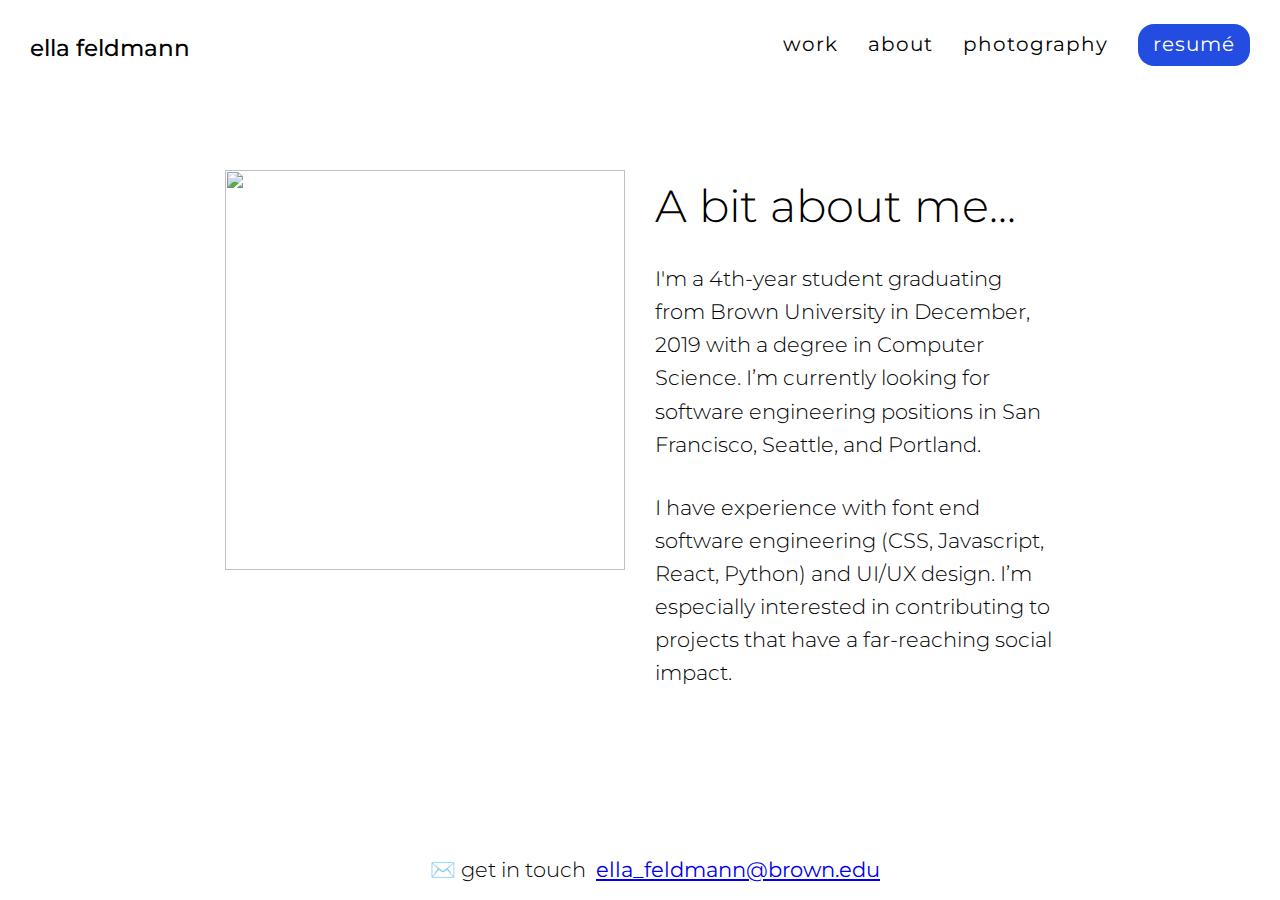
==== about.html @ 1939ac03 "Initial site ready for deployment" ====
<html lang="en">
<head>
    <meta charset="UTF-8">
    <meta name="viewport" content="width=device-width, initial-scale=1.0">
    <meta http-equiv="X-UA-Compatible" content="ie=edge">
    <title>About</title>
    <link rel="stylesheet" href="style.css" />
    <link href='//fonts.googleapis.com/css?family=Montserrat:thin,extra-light,light,100,200,300,400,500,600,700,800' 
    rel='stylesheet' type='text/css'>
    <script src="https://cdnjs.cloudflare.com/ajax/libs/jquery/3.4.1/jquery.min.js"></script>
    <script src="main.js"></script>
</head>

<body>
    <div id="about-container" class="container">
        <nav class="nav-bar">
            <div class="logo">
                <a href="index.html">ella feldmann</a>
            </div>
            <ul>
                <li><a href="index.html">work</a></li>
                <li><a href="about.html">about</a></li>
                <li><a href="photography.html">photography</a></li>
                <li><a class="resume" href="img/ella-resume.pdf">resumé</a></li>
            </ul>
                <div class="toggle"></div>
                <div class="overlay"></div>
            </nav>
        

     <div class="about">
        <img src="/img/ellaiceland.jpg" width="400px" alt="" />
        <div>
            <h1>A bit about me...</h1>

            <p>
                I'm a 4th-year student graduating from Brown University in December, 2019 with a degree in Computer
                Science. I’m currently looking for software engineering positions in San Francisco, 
                Seattle, and Portland. 
            </p>
            <p id="p2">
                I have experience with font end software engineering (CSS, Javascript, React, 
                Python) and UI/UX design. I’m especially interested in contributing to projects 
                that have a far-reaching social impact. 
            </p>
        </div>
        
    </div>

    <div class="footer">
            <p>✉️ get in touch </p>
            <a href="mailto:ella_feldmann@brown.edu" target="_blank">ella_feldmann@brown.edu</a>
        </div>
  

</body>
</html>
---- style.css ----
* {
  margin: 0;
  padding: 0;
}

body {
  font-family: Montserrat, "Trebuchet MS", Arial, sans-serif;
  line-height: 20px;
  color: black;
  line-height: 1.6;
}

.container {
  width: 100%;
  display: flex;
  flex-direction: column;
  align-items: flex-start;
}

/*--------------------------------------- Nav Bar Style ---------------------------------------*/

.nav-bar {
  display: flex;
  width: 100%;
  height: 10vh;
  align-items: center;
  justify-content: space-between;
  flex-wrap: wrap;
  overflow: auto;
  z-index: 1;
}

.nav-bar ul {
  position: fixed;
  top: 50%;
  left: 50%;
  transform: translate(-50%, -50%);
  z-index: 1;
  margin: 0;
  padding: 0;
  visibility: hidden;
}

.nav-bar ul.active {
  visibility: visible;
}

.nav-bar ul li {
  list-style: none;
  margin: 40px 0;
  text-align: center;
}

.nav-bar ul li a {
  text-decoration: none;
  color: white;
  display: block;
  letter-spacing: 1px;
}

.logo {
  position: absolute;
  top: 30px;
  left: 30px;
}

.logo a {
  color: black;
  font-size: 1.3rem;
  text-decoration: none;
  font-weight: 500;
}

.toggle {
  position: fixed;
  top: 20px;
  right: 20px;
  width: 40px;
  height: 40px;
  border-radius: 50%;
  background: #234de1;
  cursor: pointer;
  z-index: 1;
}

.toggle:before {
  content: "+";
  position: absolute;
  top: 0;
  left: 0;
  font-size: 35px;
  width: 100%;
  height: 100%;
  color: white;
  text-align: center;
  line-height: 40px;
  border-radius: 50%;
  transition: 0.5s;
}

.toggle.active:before {
  transform: rotate(405deg);
  background: black;
}

.overlay {
  position: fixed;
  top: 20px;
  right: 20px;
  width: 40px;
  height: 40px;
  border-radius: 50%;
  background: black;
  transition: transform 0.5s;
}

.overlay.active {
  transform: scale(100, 100);
}

/*--------------------------------------- Font Style ---------------------------------------*/

h1 {
  font-family: Montserrat, "Trebuchet MS", Arial, sans-serif;
  font-size: 5vh;
  font-weight: 300;
}

p {
  font-weight: 300;
  font-family: Montserrat, "Trebuchet MS", Arial, sans-serif;
}

.logo a {
  font-size: 2.5vh;
}

.nav-bar ul li a {
  font-size: 2.2vh;
}

.photo-block p {
    font-size: 2.2vh;
  }

/*--------------------------------------- Home Page Style ---------------------------------------*/
.my-intro {
  display: flex;
  flex-direction: column;
  text-align: left;
  width: 100%;
}

.my-intro h1,
p,
.social {
  margin-left: 30px;
}

.my-intro h1 {
  margin-top: 100px;
}

.my-intro p {
  margin-top: 20px;
}

.self-description {
  width: 80vw;
}

.social {
  display: flex;
  margin-top: 40px;
  margin-bottom: 40px;
  justify-content: left;
  flex-wrap: wrap;
}

.social a {
  color: #234de1;
  margin-right: 30px;
  text-transform: uppercase;
  font-weight: 500;
  font-size: 2vh;
}

.social a:hover {
  color: black;
}

.see-work {
  display: none;
}

/*--------------------------------------- Project Page Style ---------------------------------------*/

.project-grid {
  display: flex;
  flex-direction: column;
  align-items: center;
}

.project-grid div {
  background: lightgray;
  margin-left: 30px;
  margin-right: 30px;
  height: 80vw;
  margin-top: 80px;
}

.project-grid p {
  width: 85vw;
  text-align: center;
  margin: 0;
  margin-top: calc(80vw + 20px);
}

/*--------------------------------------- About Page Style ---------------------------------------*/

.about {
  display: flex;
  flex-direction: row;
  margin-top: 80px;
  margin-left: 30px;
  margin-right: 30px;
  flex-wrap: wrap;
  justify-content: center;
}
.about img {
  max-width: 100%;
  height: auto;
}

.about p {
  margin: 0;
  max-width: 80vw;
  margin-top: 20px;
}

.about h1 {
    margin-bottom: 0px;
    margin-top:20px;
   }

/*--------------------------------------- Photography Page Style ---------------------------------------*/

.photography {
    display: flex;
    flex-direction: column;
    width: 100%;
    margin-top: 80px;
    flex-wrap: wrap;
    justify-content: center;
    align-items: center;
  }

/*--------------------------------------- Footer Style ---------------------------------------*/

.footer {
  display: flex;
  width: 100%;
  height: 60px;
  align-items: center;
  justify-content: center;
  flex-wrap: wrap;
  margin-top: 90px;
}

.footer a {
  margin-left: 10px;
}

/*--------------------------------------- DESKTOP STYLES ---------------------------------------*/

@media only screen and (min-width: 740px) {
  /* --- plus menu screen toggle --- */
  .toggle {
    display: none;
  }
  .overlay {
    display: none;
  }
  
  /* --- interactive mouse  --- */
  .circle {
      width:20px;
      height: 20px;
      border: rgba(0, 0, 0, 0) 1px solid;
      border-radius: 50%;
      position: absolute;
  }


  /* --- nav bar menu --- */

  .nav-bar {
    display: flex;
    flex-direction: row;
    height: 10vh;
  }

  .nav-bar ul {
    all: unset;
    display: flex;
    position: absolute;
    right: 30px;
    flex-direction: row;
    list-style: none;
    justify-content: flex-end;
    align-items: center;
    margin: 0px;
  }

  .nav-bar ul li {
    margin-left: 30px;
  }

  .nav-bar ul li a {
    text-decoration: none;
    color: black;
  }

  .nav-bar .resume {
    color: white;
    background: #234de1;
    border-radius: 16px;
    margin: 0;
    padding: 5px 15px 6px 15px;
  }

  .nav-bar .resume:hover {
    background: #4e6cd8;
  }

  /* ---  intro font/width changes --- */
  .my-intro {
    margin-left: 60px;
  }

  .my-intro p {
    width: 60vh;
    font-size: 2.3vh;
  }

  /* --- project grid --- */

  .project-grid {
    display: grid;
    width: 100%;
    grid-template-columns: 60px 1fr 1fr 60px;
    grid-template-rows: 40vmax 40vmax;
    grid-row-gap: 90px;
    grid-column-gap: 30px;
    margin-top: 100px;
  }

  .project-grid div {
    background: pink;
    display: flex;
    flex-direction: column;
    align-items: center;
    margin: 0;
    height: 100%;
  }

  .project-grid p {
    width: 100%;
    margin: 0;
    margin-top: calc(40vmax + 20px);
    font-size: 2.2vmin;
    font-weight: 500;
  }

  .project-grid .proj-1 {
    grid-column: 2;
    grid-row: 1;
  }

  .project-grid .proj-2 {
    grid-column: 3;
    grid-row: 1;
  }

  .project-grid .proj-3 {
    grid-column: 2;
    grid-row: 2;
  }
  .project-grid .proj-4 {
    grid-column: 3;
    grid-row: 2;
  }

  /* --- about page --- */
  .about {
    display: flex;
    flex-direction: row;
    margin-top: 80px;
    margin-left: 0px;
    margin-right: 30px;
    flex-wrap: wrap;
    justify-content: center;
  }
  .about img {
    max-width: 100%;
    margin-left: 30px;
    height: auto;
  }

  .about p {
    width: 70vw;
  }


  /* --- photography page --- */

  .photography {
    display: flex;
    flex-direction: column;
    width: 100%;
    margin-top: 80px;
    flex-wrap: wrap;
    justify-content: center;
    align-items: center;
  }

  .photo-block img {
    max-width: 100%;
    margin-left: 30px;
    height: auto;
    margin-top: 30px;
  }

  .photo-block p {
      margin:0;
      position: relative;
      top:70px;
      left:50px;
      color:black;
      /* transform: scaleX(0); */
  }

  /* .photo-block p:hover {
      color: violet;
  } */

  /* .photo-block p::before {
    content: "";
    display: block;
    cursor: pointer;
    width: 20%;
    height: 30px;
    position: relative;
    top:30;
    left:-20px;
    background: chartreuse;
    transition: transform 0.5s;
    transform-origin: left;
    transform: scaleX(0);
  } */
/* 
  .photo-block::before {
    content: "";
    display: block;
    cursor: pointer;
    width: 200px;
    height: 30px;
    position: relative;
    top:100px;
    left:30px;
    background: white;
    border-radius: 0px 20px 20px 0px;
    opacity: 0.8;
    transition: transform 0.5s;
    transform-origin: left;
} */
  
/* .photo-block p:hover::before {
    transform: scaleX(1);
    transform-origin: left;
} */

  .about p {
    width: 70vw;
  }

  /* --- footer --- */

  .footer {
    font-size: 2.3vh;
  }

  .footer {
    margin-top: 150px;
  }
}

@media only screen and (min-width: 890px) {
  #about-container {
    display: flex;
    flex-direction: column;
    width: 100%;
    justify-content: center;
    align-content: center;
    align-items: center;
  }

  .about p {
    width: 400px;
    margin: 0;
    margin-left: 30px;
    font-size: 2.3vh;
  }

  .about #p2 {
      margin-top:30px;
  }

  .about h1 {
    margin-left: 30px;
    margin-bottom: 20px;
    margin-top:0px;
   }
}
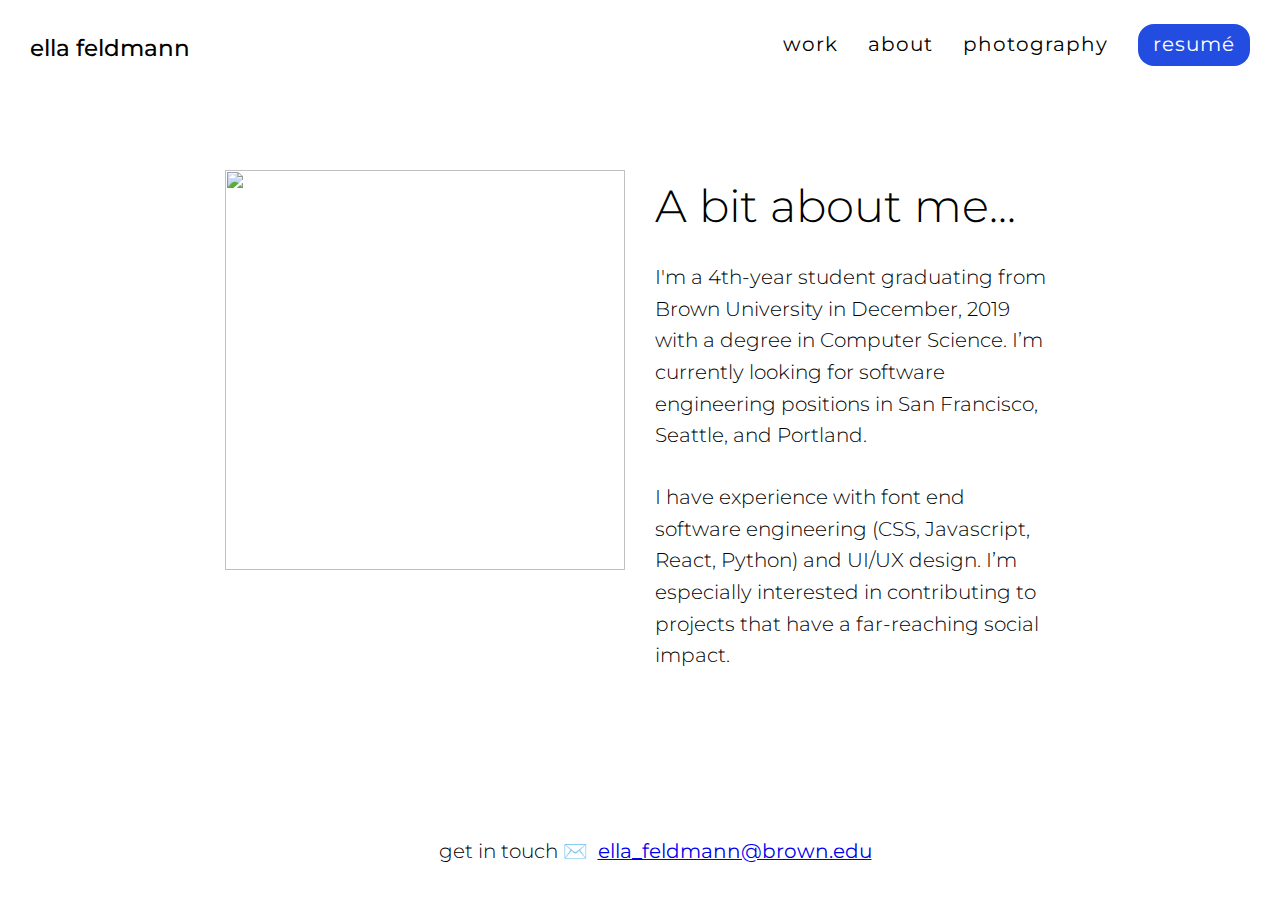
==== commit 3ca051ad: "added photography and updated blockchain cover image" ====
--- a/about.html
+++ b/about.html
@@ -18,18 +18,26 @@
                 <a href="index.html">ella feldmann</a>
             </div>
             <ul>
-                <li><a href="index.html">work</a></li>
-                <li><a href="about.html">about</a></li>
-                <li><a href="photography.html">photography</a></li>
-                <li><a class="resume" href="img/ella-resume.pdf">resumé</a></li>
-            </ul>
-                <div class="toggle"></div>
-                <div class="overlay"></div>
+              <li><a href="index.html#work">work</a></li>
+              <li><a href="about.html">about</a></li>
+              <li><a href="photography.html">photography</a></li>
+              <li><a class="resume" href="img/ella-resume.pdf">resumé</a></li>
+            </ul>           
             </nav>
+  
+          <div class="menu">
+            <div class="toggle"></div>
+            <div class="overlay"></div>
+            <ul>
+              <li><a href="index.html#work">work</a></li>
+              <li><a href="photography.html">photography</a></li>
+              <li><a class="resume" href="img/ella-resume.pdf">resumé</a></li>
+            </ul> 
+          </div>
         
 
      <div class="about">
-        <img src="/img/ellaiceland.jpg" width="400px" alt="" />
+        <img src="/img/ellaiceland.jpg" width="400px" height="300px" alt="" />
         <div>
             <h1>A bit about me...</h1>
 
@@ -48,7 +56,7 @@
     </div>
 
     <div class="footer">
-            <p>✉️ get in touch </p>
+            <p>get in touch ✉️</p>
             <a href="mailto:ella_feldmann@brown.edu" target="_blank">ella_feldmann@brown.edu</a>
         </div>
   
--- a/style.css
+++ b/style.css
@@ -29,6 +29,7 @@
   overflow: auto;
   z-index: 1;
 }
+
 
 .nav-bar ul {
   position: fixed;
@@ -41,10 +42,6 @@
   visibility: hidden;
 }
 
-.nav-bar ul.active {
-  visibility: visible;
-}
-
 .nav-bar ul li {
   list-style: none;
   margin: 40px 0;
@@ -52,6 +49,34 @@
 }
 
 .nav-bar ul li a {
+  text-decoration: none;
+  color: white;
+  display: block;
+  letter-spacing: 1px;
+}
+
+.menu ul {
+  position: fixed;
+  top: 50%;
+  left: 50%;
+  transform: translate(-50%, -50%);
+  z-index: 1;
+  margin: 0;
+  padding: 0;
+  visibility: hidden;
+}
+
+.menu ul.active {
+  visibility: visible;
+}
+
+.menu ul li {
+  list-style: none;
+  margin: 40px 0;
+  text-align: center;
+}
+
+.menu ul li a {
   text-decoration: none;
   color: white;
   display: block;
@@ -116,6 +141,7 @@
 
 .overlay.active {
   transform: scale(100, 100);
+  height:100%
 }
 
 /*--------------------------------------- Font Style ---------------------------------------*/
@@ -201,19 +227,24 @@
   align-items: center;
 }
 
-.project-grid div {
-  background: lightgray;
+.project-grid img {
+  width: 80vw;
+  height: 80vw;
   margin-left: 30px;
   margin-right: 30px;
-  height: 80vw;
-  margin-top: 80px;
+  margin-top: 70px;
+}
+.project-grid div {
+  margin:0;
+  padding:0;
 }
 
 .project-grid p {
-  width: 85vw;
+  width: 100%;
   text-align: center;
   margin: 0;
-  margin-top: calc(80vw + 20px);
+  padding:0;
+  margin-top: 25px;
 }
 
 /*--------------------------------------- About Page Style ---------------------------------------*/
@@ -229,7 +260,7 @@
 }
 .about img {
   max-width: 100%;
-  height: auto;
+  max-height: 100%;
 }
 
 .about p {
@@ -340,7 +371,7 @@
 
   .my-intro p {
     width: 60vh;
-    font-size: 2.3vh;
+    font-size: 2.2vh;
   }
 
   /* --- project grid --- */
@@ -348,27 +379,34 @@
   .project-grid {
     display: grid;
     width: 100%;
-    grid-template-columns: 60px 1fr 1fr 60px;
+    grid-template-columns: 0px 1fr 1fr 60px;
     grid-template-rows: 40vmax 40vmax;
-    grid-row-gap: 90px;
-    grid-column-gap: 30px;
-    margin-top: 100px;
+    grid-row-gap: 100px;
+    grid-column-gap: 90px;
+    margin-top: 90px;
+  }
+
+  .project-grid img {
+    margin:0;
+    height: auto;
+    width: 100%;
   }
 
   .project-grid div {
-    background: pink;
     display: flex;
     flex-direction: column;
-    align-items: center;
+    align-content: center;
+    justify-content: center;
     margin: 0;
     height: 100%;
+    width:100%;
   }
 
   .project-grid p {
     width: 100%;
     margin: 0;
-    margin-top: calc(40vmax + 20px);
-    font-size: 2.2vmin;
+    margin-top: 20px;
+    font-size: 2.1vmin;
     font-weight: 500;
   }
 
@@ -487,7 +525,7 @@
   /* --- footer --- */
 
   .footer {
-    font-size: 2.3vh;
+    font-size: 2.2vh;
   }
 
   .footer {
@@ -509,7 +547,7 @@
     width: 400px;
     margin: 0;
     margin-left: 30px;
-    font-size: 2.3vh;
+    font-size: 2.2vh;
   }
 
   .about #p2 {
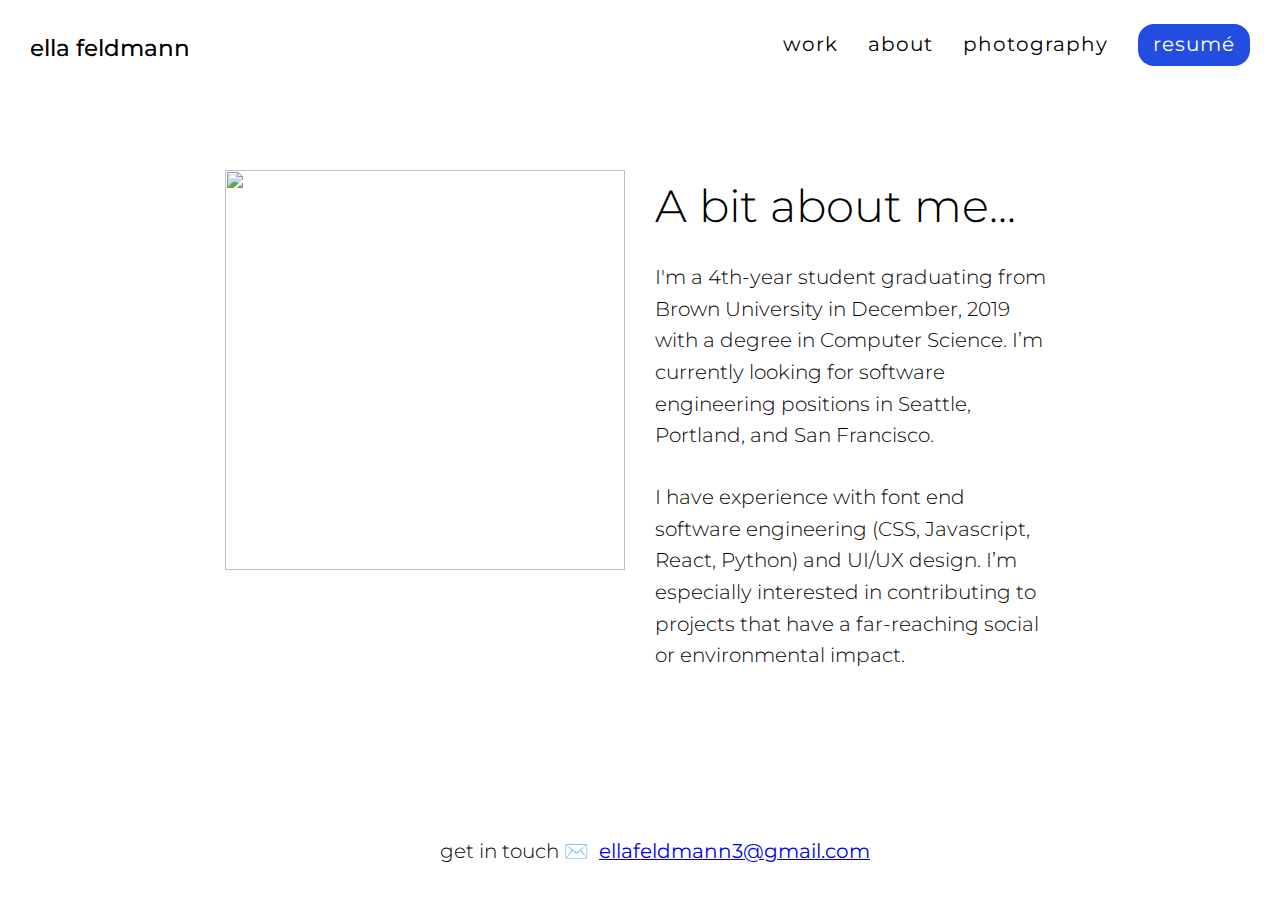
==== commit 712f6ee8: "updaadded dev details to Pokemon project and video demonstration" ====
--- a/about.html
+++ b/about.html
@@ -43,13 +43,12 @@
 
             <p>
                 I'm a 4th-year student graduating from Brown University in December, 2019 with a degree in Computer
-                Science. I’m currently looking for software engineering positions in San Francisco, 
-                Seattle, and Portland. 
+                Science. I’m currently looking for software engineering positions in Seattle, Portland, and San Francisco. 
             </p>
             <p id="p2">
                 I have experience with font end software engineering (CSS, Javascript, React, 
                 Python) and UI/UX design. I’m especially interested in contributing to projects 
-                that have a far-reaching social impact. 
+                that have a far-reaching social or environmental impact. 
             </p>
         </div>
         
@@ -57,7 +56,7 @@
 
     <div class="footer">
             <p>get in touch ✉️</p>
-            <a href="mailto:ella_feldmann@brown.edu" target="_blank">ella_feldmann@brown.edu</a>
+            <a href="mailto:ellafeldmann3@gmail.com" target="_blank">ellafeldmann3@gmail.com</a>
         </div>
   
 
